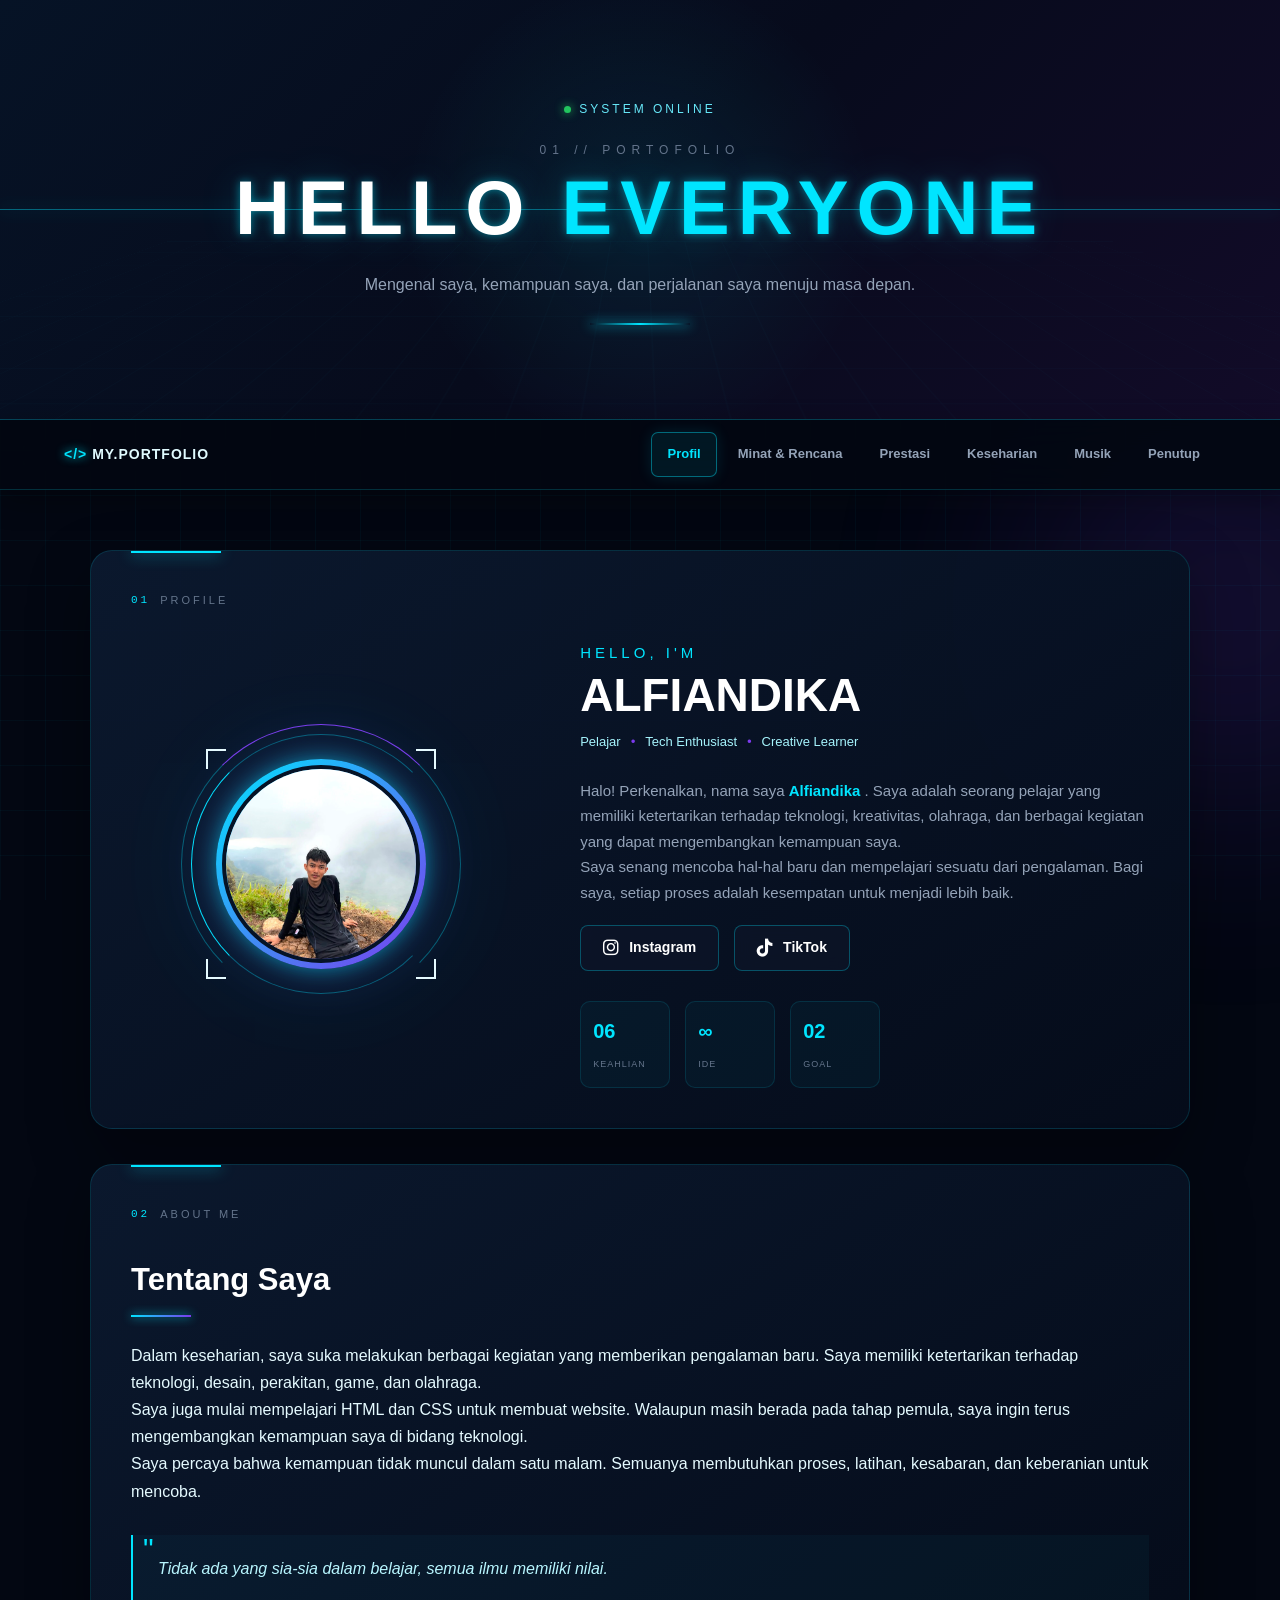
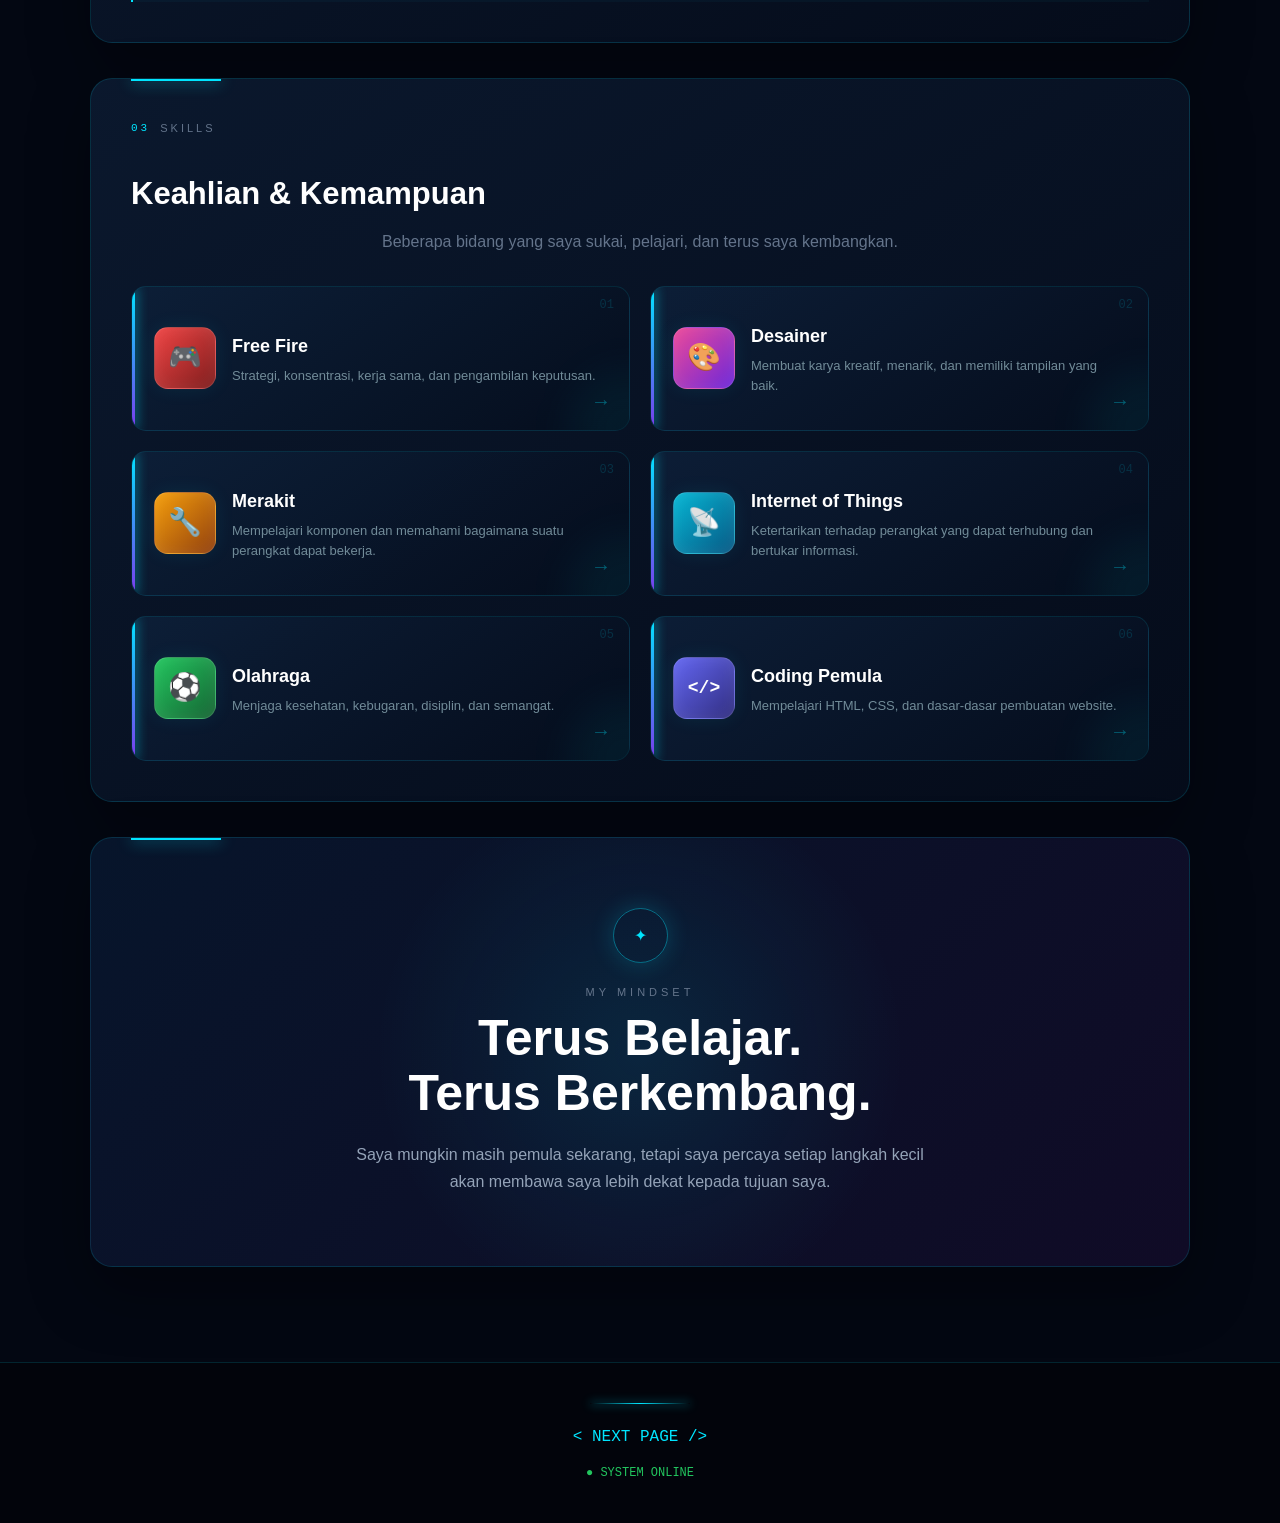
==== index.html @ 94ffa3a2 "Add files via upload" ====
<!DOCTYPE html>
<html lang="id">

<head>
    <meta charset="UTF-8">

    <meta name="viewport"
          content="width=device-width, initial-scale=1.0">

    <title>Portofolio | profil kamu </title>
<!-- Font Awesome untuk Icon Sosmed -->
<link rel="stylesheet" href="https://cdnjs.cloudflare.com/ajax/libs/font-awesome/6.5.1/css/all.min.css">
    <link rel="stylesheet" href="css//style.css">
</head>


<body>

    <!-- Efek background -->
    <div class="background-glow glow-one"></div>
    <div class="background-glow glow-two"></div>

    <!-- =====================================
         HEADER
    ====================================== -->

    <header class="hero">

        <div class="hero-grid"></div>

        <div class="hero-content">

            <div class="system-status">
                <span class="status-dot"></span>
                SYSTEM ONLINE
            </div>
        
            <p class="small-title">
                01 // PORTOFOLIO
            </p>

            <h1>
                HELLO
                <span>EVERYONE</span>
            </h1>

            <p class="hero-subtitle">
                Mengenal saya, kemampuan saya,
                dan perjalanan saya menuju masa depan.
            </p>

            <div class="hero-line"></div>

        </div>

    </header>


    <!-- =====================================
         NAVIGASI
    ====================================== -->

    <nav>

        <div class="nav-logo">
            <span>&lt;/&gt;</span>
            MY.PORTFOLIO
        </div>

        <div class="nav-menu">

            <a href="index.html" class="active">
                Profil
            </a>

            <a href="minat.html">
                Minat & Rencana
            </a>

            <a href="prestasi.html">
                Prestasi
            </a>

            <a href="keseharian.html">
                Keseharian
            </a>
            <a href="lagu.html">
    Musik
</a>

            <a href="penutup.html">
                Penutup
            </a>

        </div>

    </nav>


    <!-- =====================================
         MAIN
    ====================================== -->

    <main>


        <!-- =================================
             PROFIL UTAMA
        ================================== -->

        <section class="profile-panel reveal">

            <div class="panel-label">
                <span>01</span>
                PROFILE
            </div>


            <div class="profile-content">


                <!-- FOTO -->

                <div class="profile-visual">

                    <div class="scan-ring ring-one"></div>

                    <div class="scan-ring ring-two"></div>

                    <div class="profile-glow"></div>

                    <div class="profile-frame">

                        <img
                            src="image/profil.jpeg"
                            alt="Foto Profil Saya"
                            class="foto-profil"
                        >

                    </div>

                    <div class="profile-corner corner-one"></div>
                    <div class="profile-corner corner-two"></div>
                    <div class="profile-corner corner-three"></div>
                    <div class="profile-corner corner-four"></div>

                </div>


                <!-- INFORMASI -->

                <div class="profile-info">

                    <p class="hello">
                        HELLO, I'M
                    </p>

                    <h2>
                        ALFIANDIKA
                    </h2>

                    <div class="typing-line">
                        <span>Pelajar</span>
                        <i>•</i>
                        <span>Tech Enthusiast</span>
                        <i>•</i>
                        <span>Creative Learner</span>
                    </div>

                    <p>
                        Halo! Perkenalkan, nama saya
                        <strong> Alfiandika </strong>.
                        Saya adalah seorang pelajar yang memiliki
                        ketertarikan terhadap teknologi, kreativitas,
                        olahraga, dan berbagai kegiatan yang dapat
                        mengembangkan kemampuan saya.
                    </p>

                    <p>
                        Saya senang mencoba hal-hal baru dan
                        mempelajari sesuatu dari pengalaman.
                        Bagi saya, setiap proses adalah kesempatan
                        untuk menjadi lebih baik.
                    </p>

<!-- Link Sosial Media -->
<div class="social-links">
    <a href="https://www.instagram.com/_notdikaazz" target="_blank" rel="noopener noreferrer" class="social-btn instagram">
        <i class="fab fa-instagram"></i> Instagram
    </a>
    <a href="https://www.tiktok.com/@d1koyyyyy" target="_blank" rel="noopener noreferrer" class="social-btn tiktok">
        <i class="fab fa-tiktok"></i> TikTok
    </a>
</div>
                    <div class="profile-stats">

                        <div>
                            <strong>06</strong>
                            <span>KEAHLIAN</span>
                        </div>

                        <div>
                            <strong>∞</strong>
                            <span>IDE</span>
                        </div>

                        <div>
                            <strong>02</strong>
                            <span>GOAL</span>
                        </div>

                    </div>

                </div>

            </div>

        </section>



        <!-- =================================
             TENTANG SAYA
        ================================== -->

        <section class="content-panel reveal">

            <div class="panel-label">
                <span>02</span>
                ABOUT ME
            </div>

            <h2 class="section-title">
                Tentang Saya
            </h2>

            <div class="line-decoration"></div>

            <p>
                Dalam keseharian, saya suka melakukan berbagai
                kegiatan yang memberikan pengalaman baru.
                Saya memiliki ketertarikan terhadap teknologi,
                desain, perakitan, game, dan olahraga.
            </p>

            <p>
                Saya juga mulai mempelajari HTML dan CSS untuk
                membuat website. Walaupun masih berada pada
                tahap pemula, saya ingin terus mengembangkan
                kemampuan saya di bidang teknologi.
            </p>

            <p>
                Saya percaya bahwa kemampuan tidak muncul
                dalam satu malam. Semuanya membutuhkan proses,
                latihan, kesabaran, dan keberanian untuk mencoba.
            </p>


            <div class="quote-box">

                <div class="quote-icon">
                    "
                </div>

                <p>
                    Tidak ada yang sia-sia dalam belajar, semua ilmu memiliki nilai.
                </p>

            </div>

        </section>



        <!-- =================================
             KEAHLIAN
        ================================== -->

        <section class="content-panel reveal">

            <div class="panel-label">
                <span>03</span>
                SKILLS
            </div>

            <h2 class="section-title">
                Keahlian & Kemampuan
            </h2>

            <p class="section-description">
                Beberapa bidang yang saya sukai,
                pelajari, dan terus saya kembangkan.
            </p>


            <div class="skills-grid">


                <!-- FREE FIRE -->

                <div class="skill-card">

                    <div class="skill-number">
                        01
                    </div>

                    <div class="skill-icon freefire">
                        🎮
                    </div>

                    <div class="skill-info">

                        <h3>
                            Free Fire
                        </h3>

                        <p>
                            Strategi, konsentrasi,
                            kerja sama, dan pengambilan
                            keputusan.
                        </p>

                    </div>

                    <div class="card-arrow">
                        →
                    </div>

                </div>



                <!-- DESAIN -->

                <div class="skill-card">

                    <div class="skill-number">
                        02
                    </div>

                    <div class="skill-icon desain">
                        🎨
                    </div>

                    <div class="skill-info">

                        <h3>
                            Desainer
                        </h3>

                        <p>
                            Membuat karya kreatif,
                            menarik, dan memiliki
                            tampilan yang baik.
                        </p>

                    </div>

                    <div class="card-arrow">
                        →
                    </div>

                </div>



                <!-- MERAKIT -->

                <div class="skill-card">

                    <div class="skill-number">
                        03
                    </div>

                    <div class="skill-icon merakit">
                        🔧
                    </div>

                    <div class="skill-info">

                        <h3>
                            Merakit
                        </h3>

                        <p>
                            Mempelajari komponen dan
                            memahami bagaimana suatu
                            perangkat dapat bekerja.
                        </p>

                    </div>

                    <div class="card-arrow">
                        →
                    </div>

                </div>



                <!-- IOT -->

                <div class="skill-card">

                    <div class="skill-number">
                        04
                    </div>

                    <div class="skill-icon iot">
                        📡
                    </div>

                    <div class="skill-info">

                        <h3>
                            Internet of Things
                        </h3>

                        <p>
                            Ketertarikan terhadap perangkat
                            yang dapat terhubung dan
                            bertukar informasi.
                        </p>

                    </div>

                    <div class="card-arrow">
                        →
                    </div>

                </div>



                <!-- OLAHRAGA -->

                <div class="skill-card">

                    <div class="skill-number">
                        05
                    </div>

                    <div class="skill-icon olahraga">
                        ⚽
                    </div>

                    <div class="skill-info">

                        <h3>
                            Olahraga
                        </h3>

                        <p>
                            Menjaga kesehatan, kebugaran,
                            disiplin, dan semangat.
                        </p>

                    </div>

                    <div class="card-arrow">
                        →
                    </div>

                </div>



                <!-- CODING -->

                <div class="skill-card">

                    <div class="skill-number">
                        06
                    </div>

                    <div class="skill-icon coding">
                        &lt;/&gt;
                    </div>

                    <div class="skill-info">

                        <h3>
                            Coding Pemula
                        </h3>

                        <p>
                            Mempelajari HTML, CSS,
                            dan dasar-dasar pembuatan
                            website.
                        </p>

                    </div>

                    <div class="card-arrow">
                        →
                    </div>

                </div>


            </div>

        </section>



        <!-- =================================
             MOTIVASI
        ================================== -->

        <section class="future-panel reveal">

            <div class="future-content">

                <div class="future-icon">
                    ✦
                </div>

                <p class="future-label">
                    MY MINDSET
                </p>

                <h2>
                    Terus Belajar.
                    <br>
                    Terus Berkembang.
                </h2>

                <p>
                    Saya mungkin masih pemula sekarang,
                    tetapi saya percaya setiap langkah kecil
                    akan membawa saya lebih dekat kepada
                    tujuan saya.
                </p>

            </div>

        </section>


    </main>



    <!-- =====================================
         FOOTER
    ====================================== -->

    <footer>

        <div class="footer-line"></div>

        <p class="footer-logo">
            &lt; NEXT PAGE /&gt;
        </p>

        <p>
            
        </p>

        <p class="footer-status">
            ● SYSTEM ONLINE
        </p>

    </footer>


    <script src="script.js"></script>

</body>

</html>
---- css/style.css ----
/* =====================================================
   CYBER FUTURE PORTFOLIO
===================================================== */

* {
    margin: 0;
    padding: 0;
    box-sizing: border-box;
}


html {
    scroll-behavior: smooth;
}


body {

    font-family:
        "Segoe UI",
        Arial,
        sans-serif;

    background: #030712;

    color: #e5faff;

    line-height: 1.7;

    overflow-x: hidden;

}


/* =====================================================
   BACKGROUND GRID
===================================================== */

body::before {

    content: "";

    position: fixed;

    inset: 0;

    z-index: -5;

    background-image:

        linear-gradient(
            rgba(0, 229, 255, 0.035) 1px,
            transparent 1px
        ),

        linear-gradient(
            90deg,
            rgba(0, 229, 255, 0.035) 1px,
            transparent 1px
        );

    background-size: 45px 45px;

}


/* =====================================================
   BACKGROUND GLOW
===================================================== */

.background-glow {

    position: fixed;

    width: 400px;

    height: 400px;

    border-radius: 50%;

    filter: blur(120px);

    pointer-events: none;

    z-index: -4;

    opacity: 0.16;

}


.glow-one {

    background: #00e5ff;

    top: -150px;

    left: -150px;

}


.glow-two {

    background: #7c3aed;

    right: -150px;

    bottom: 10%;

}


/* =====================================================
   HEADER
===================================================== */

.hero {

    min-height: 420px;

    position: relative;

    display: flex;

    align-items: center;

    justify-content: center;

    text-align: center;

    overflow: hidden;

    background:

        radial-gradient(
            circle at center,
            rgba(0, 229, 255, 0.09),
            transparent 35%
        ),

        linear-gradient(
            135deg,
            #061326,
            #070b1c,
            #120b28
        );

    border-bottom:
        1px solid
        rgba(0, 229, 255, 0.25);

}


/* garis scan */

.hero::after {

    content: "";

    position: absolute;

    width: 100%;

    height: 1px;

    background: #00e5ff;

    box-shadow:
        0 0 15px #00e5ff;

    opacity: 0.4;

    animation: scan 5s linear infinite;

}


@keyframes scan {

    0% {
        top: 20%;
    }

    50% {
        top: 80%;
    }

    100% {
        top: 20%;
    }

}


.hero-grid {

    position: absolute;

    inset: 0;

    background-image:

        linear-gradient(
            rgba(0, 229, 255, 0.04) 1px,
            transparent 1px
        ),

        linear-gradient(
            90deg,
            rgba(0, 229, 255, 0.04) 1px,
            transparent 1px
        );

    background-size: 50px 50px;

    transform:
        perspective(500px)
        rotateX(55deg)
        scale(1.5);

    transform-origin: center bottom;

    opacity: 0.35;

}


.hero-content {

    position: relative;

    z-index: 2;

}


.system-status {

    display: inline-flex;

    align-items: center;

    gap: 8px;

    color: #67e8f9;

    font-size: 12px;

    letter-spacing: 3px;

    margin-bottom: 20px;

}


.status-dot {

    width: 7px;

    height: 7px;

    background: #22c55e;

    border-radius: 50%;

    box-shadow:
        0 0 10px #22c55e;

    animation: pulse 1.5s infinite;

}


@keyframes pulse {

    0%,
    100% {
        opacity: 1;
        transform: scale(1);
    }

    50% {
        opacity: 0.5;
        transform: scale(1.5);
    }

}


.small-title {

    color: #64748b;

    font-size: 12px;

    letter-spacing: 6px;

    margin-bottom: 10px;

}


.hero h1 {

    font-size: clamp(40px, 8vw, 76px);

    line-height: 1;

    letter-spacing: 8px;

    color: white;

    text-shadow:

        0 0 10px rgba(0, 229, 255, 0.5),

        0 0 40px rgba(0, 229, 255, 0.2);

}


.hero h1 span {

    color: #00e5ff;

}


.hero-subtitle {

    max-width: 600px;

    margin: 25px auto;

    color: #94a3b8;

    font-size: 16px;

}


.hero-line {

    width: 100px;

    height: 2px;

    margin: auto;

    background:
        linear-gradient(
            90deg,
            transparent,
            #00e5ff,
            transparent
        );

    box-shadow:
        0 0 12px #00e5ff;

}


/* =====================================================
   NAVIGATION
===================================================== */

nav {

    position: sticky;

    top: 0;

    z-index: 1000;

    min-height: 70px;

    display: flex;

    justify-content: space-between;

    align-items: center;

    gap: 20px;

    padding: 12px 5%;

    background:
        rgba(3, 7, 18, 0.88);

    backdrop-filter: blur(18px);

    border-bottom:
        1px solid
        rgba(0, 229, 255, 0.18);

    box-shadow:
        0 10px 30px rgba(0, 0, 0, 0.3);

}


.nav-logo {

    color: #e0faff;

    font-size: 14px;

    font-weight: bold;

    letter-spacing: 1px;

    white-space: nowrap;

}


.nav-logo span {

    color: #00e5ff;

    text-shadow:
        0 0 10px #00e5ff;

}


.nav-menu {

    display: flex;

    align-items: center;

    justify-content: center;

    flex-wrap: wrap;

    gap: 5px;

}


.nav-menu a {

    position: relative;

    padding: 10px 15px;

    color: #94a3b8;

    text-decoration: none;

    font-size: 13px;

    font-weight: 600;

    border: 1px solid transparent;

    border-radius: 7px;

    transition: 0.3s;

}


.nav-menu a:hover {

    color: #00e5ff;

    background:
        rgba(0, 229, 255, 0.06);

    border-color:
        rgba(0, 229, 255, 0.25);

    box-shadow:
        0 0 15px
        rgba(0, 229, 255, 0.08);

}


.nav-menu a.active {

    color: #00e5ff;

    background:
        rgba(0, 229, 255, 0.08);

    border-color:
        rgba(0, 229, 255, 0.4);

    box-shadow:
        0 0 15px
        rgba(0, 229, 255, 0.12);

}


/* =====================================================
   MAIN
===================================================== */

main {

    width: min(1100px, 92%);

    margin: auto;

    padding: 60px 0;

}


/* =====================================================
   PANELS
===================================================== */

.profile-panel,
.content-panel,
.future-panel {

    position: relative;

    background:

        linear-gradient(
            145deg,
            rgba(11, 25, 47, 0.96),
            rgba(5, 12, 27, 0.96)
        );

    border:
        1px solid
        rgba(0, 229, 255, 0.14);

    border-radius: 22px;

    padding: 40px;

    margin-bottom: 35px;

    overflow: hidden;

    box-shadow:
        0 25px 60px rgba(0, 0, 0, 0.35);

}


/* garis atas */

.profile-panel::before,
.content-panel::before,
.future-panel::before {

    content: "";

    position: absolute;

    top: 0;

    left: 40px;

    width: 90px;

    height: 2px;

    background: #00e5ff;

    box-shadow:
        0 0 15px #00e5ff;

}


/* =====================================================
   PANEL LABEL
===================================================== */

.panel-label {

    display: flex;

    align-items: center;

    gap: 10px;

    color: #64748b;

    font-size: 11px;

    letter-spacing: 3px;

    margin-bottom: 30px;

}


.panel-label span {

    color: #00e5ff;

    font-family: monospace;

}


/* =====================================================
   PROFILE
===================================================== */

.profile-content {

    display: grid;

    grid-template-columns:
        0.8fr 1.2fr;

    align-items: center;

    gap: 70px;

}


/* =====================================================
   PROFILE VISUAL
===================================================== */

.profile-visual {

    position: relative;

    width: 280px;

    height: 280px;

    margin: auto;

    transition:
        transform 0.2s ease-out;

}


/* foto */

.profile-frame {

    position: absolute;

    inset: 35px;

    z-index: 5;

    padding: 6px;

    border-radius: 50%;

    background:
        linear-gradient(
            135deg,
            #00e5ff,
            #7c3aed
        );

    box-shadow:

        0 0 20px
        rgba(0, 229, 255, 0.5),

        0 0 60px
        rgba(124, 58, 237, 0.2);

}


.foto-profil {

    width: 100%;

    height: 100%;

    display: block;

    object-fit: cover;

    border-radius: 50%;

    border:
        4px solid
        #061326;

}


/* glow belakang */

.profile-glow {

    position: absolute;

    inset: 30px;

    border-radius: 50%;

    background:
        #00e5ff;

    filter: blur(50px);

    opacity: 0.12;

}


/* ring */

.scan-ring {

    position: absolute;

    border-radius: 50%;

    border: 1px solid
        rgba(0, 229, 255, 0.35);

}


.ring-one {

    inset: 10px;

    border-left-color:
        #00e5ff;

    border-right-color:
        transparent;

    animation:
        rotate 8s linear infinite;

}


.ring-two {

    inset: 0;

    border-top-color:
        #7c3aed;

    border-bottom-color:
        transparent;

    animation:
        rotate-reverse 12s linear infinite;

}


@keyframes rotate {

    from {
        transform: rotate(0deg);
    }

    to {
        transform: rotate(360deg);
    }

}


@keyframes rotate-reverse {

    from {
        transform: rotate(360deg);
    }

    to {
        transform: rotate(0deg);
    }

}


/* =====================================================
   CORNER
===================================================== */

.profile-corner {

    position: absolute;

    width: 20px;

    height: 20px;

    border-color: #00e5ff;

    z-index: 10;

}


.corner-one {

    top: 25px;
    left: 25px;

    border-top: 2px solid;
    border-left: 2px solid;

}


.corner-two {

    top: 25px;
    right: 25px;

    border-top: 2px solid;
    border-right: 2px solid;

}


.corner-three {

    bottom: 25px;
    left: 25px;

    border-bottom: 2px solid;
    border-left: 2px solid;

}


.corner-four {

    bottom: 25px;
    right: 25px;

    border-bottom: 2px solid;
    border-right: 2px solid;

}


/* =====================================================
   PROFILE INFO
===================================================== */

.hello {

    color: #00e5ff !important;

    font-size: 12px;

    letter-spacing: 4px;

    margin-bottom: 5px !important;

}


.profile-info h2 {

    font-size: 46px;

    color: white;

    line-height: 1.1;

    margin-bottom: 10px;

}


.typing-line {

    display: flex;

    gap: 10px;

    flex-wrap: wrap;

    color: #a5f3fc;

    font-size: 13px;

    margin-bottom: 25px;

}


.typing-line i {

    color: #7c3aed;

}


.profile-info > p {

    color: #94a3b8;

    font-size: 15px;

}


.profile-info strong {

    color: #00e5ff;

}


/* =====================================================
   PROFILE STATS
===================================================== */

.profile-stats {

    display: flex;

    gap: 15px;

    margin-top: 30px;

}


.profile-stats div {

    min-width: 90px;

    padding: 12px;

    background:
        rgba(0, 229, 255, 0.04);

    border:
        1px solid
        rgba(0, 229, 255, 0.12);

    border-radius: 10px;

}


.profile-stats strong {

    display: block;

    color: #00e5ff;

    font-size: 20px;

}


.profile-stats span {

    color: #64748b;

    font-size: 9px;

    letter-spacing: 1px;

}


/* =====================================================
   SECTION TITLE
===================================================== */

.section-title {

    color: white;

    font-size: 31px;

    margin-bottom: 8px;

}


.line-decoration {

    width: 60px;

    height: 2px;

    background:
        linear-gradient(
            90deg,
            #00e5ff,
            #7c3aed
        );

    box-shadow:
        0 0 10px #00e5ff;

    margin-bottom: 25px;

}


.section-description {

    text-align: center;

    color: #64748b !important;

    margin-bottom: 30px;

}


/* =====================================================
   QUOTE
===================================================== */

.quote-box {

    position: relative;

    margin-top: 30px;

    padding: 20px 25px;

    border-left:
        2px solid #00e5ff;

    background:
        rgba(0, 229, 255, 0.035);

}


.quote-icon {

    position: absolute;

    top: -12px;

    left: 10px;

    color: #00e5ff;

    font-size: 30px;

}


.quote-box p {

    color: #b8f6ff;

    font-style: italic;

    margin: 0;

}


/* =====================================================
   SKILLS GRID
===================================================== */

.skills-grid {

    display: grid;

    grid-template-columns:
        repeat(2, 1fr);

    gap: 20px;

}


/* =====================================================
   SKILL CARD
===================================================== */

.skill-card {

    position: relative;

    display: flex;

    align-items: center;

    gap: 16px;

    min-height: 145px;

    padding: 22px;

    background:
        linear-gradient(
            145deg,
            rgba(13, 31, 56, 0.95),
            rgba(5, 13, 28, 0.95)
        );

    border:
        1px solid
        rgba(0, 229, 255, 0.12);

    border-radius: 15px;

    overflow: hidden;

    transition:
        transform 0.15s ease,
        border 0.3s ease,
        box-shadow 0.3s ease;

    transform-style: preserve-3d;

}


.skill-card::before {

    content: "";

    position: absolute;

    top: 0;
    left: 0;

    width: 3px;

    height: 100%;

    background:
        linear-gradient(
            #00e5ff,
            #7c3aed
        );

    box-shadow:
        0 0 12px #00e5ff;

}


.skill-card::after {

    content: "";

    position: absolute;

    width: 120px;

    height: 120px;

    right: -60px;

    bottom: -60px;

    border-radius: 50%;

    background:
        rgba(0, 229, 255, 0.06);

    filter: blur(20px);

}


.skill-card:hover {

    border-color:
        rgba(0, 229, 255, 0.5);

    box-shadow:
        0 15px 40px
        rgba(0, 229, 255, 0.1);

}


/* =====================================================
   SKILL NUMBER
===================================================== */

.skill-number {

    position: absolute;

    top: 8px;

    right: 15px;

    color:
        rgba(0, 229, 255, 0.15);

    font-family: monospace;

    font-size: 12px;

}


/* =====================================================
   SKILL ICON
===================================================== */

.skill-icon {

    position: relative;

    width: 62px;

    height: 62px;

    min-width: 62px;

    display: flex;

    align-items: center;

    justify-content: center;

    border-radius: 14px;

    font-size: 27px;

    color: white;

    border:
        1px solid
        rgba(255,255,255,0.15);

    box-shadow:
        inset 0 0 15px
        rgba(255,255,255,0.08),

        0 0 20px
        rgba(0,229,255,0.08);

    transform: translateZ(25px);

}


.freefire {

    background:
        linear-gradient(
            135deg,
            #ef4444,
            #7f1d1d
        );

}


.desain {

    background:
        linear-gradient(
            135deg,
            #ec4899,
            #6d28d9
        );

}


.merakit {

    background:
        linear-gradient(
            135deg,
            #f59e0b,
            #92400e
        );

}


.iot {

    background:
        linear-gradient(
            135deg,
            #06b6d4,
            #075985
        );

}


.olahraga {

    background:
        linear-gradient(
            135deg,
            #22c55e,
            #166534
        );

}


.coding {

    background:
        linear-gradient(
            135deg,
            #6366f1,
            #312e81
        );

    font-family: monospace;

    font-size: 18px;

    font-weight: bold;

}


/* =====================================================
   SKILL INFO
===================================================== */

.skill-info {

    position: relative;

    z-index: 2;

}


.skill-info h3 {

    color: white;

    font-size: 18px;

    margin-bottom: 5px;

}


.skill-info p {

    color: #718b98;

    font-size: 13px;

    line-height: 1.5;

    margin: 0;

}


/* =====================================================
   ARROW
===================================================== */

.card-arrow {

    position: absolute;

    right: 18px;

    bottom: 12px;

    color:
        rgba(0, 229, 255, 0.35);

    font-size: 20px;

    transition: 0.3s;

}


.skill-card:hover .card-arrow {

    color: #00e5ff;

    transform:
        translateX(5px);

}


/* =====================================================
   FUTURE PANEL
===================================================== */

.future-panel {

    text-align: center;

    padding: 70px 30px;

    background:

        radial-gradient(
            circle at center,
            rgba(0,229,255,0.1),
            transparent 45%
        ),

        linear-gradient(
            135deg,
            #07152b,
            #100b26
        );

}


.future-icon {

    display: flex;

    align-items: center;

    justify-content: center;

    width: 55px;

    height: 55px;

    margin: auto;

    border-radius: 50%;

    color: #00e5ff;

    border:
        1px solid
        rgba(0,229,255,0.4);

    box-shadow:
        0 0 25px
        rgba(0,229,255,0.2);

}


.future-label {

    color: #64748b !important;

    font-size: 11px;

    letter-spacing: 4px;

    margin: 20px 0 10px !important;

}


.future-content h2 {

    color: white;

    font-size: clamp(30px, 5vw, 50px);

    line-height: 1.1;

    margin-bottom: 20px;

}


.future-content > p:last-child {

    max-width: 600px;

    margin: auto;

    color: #94a3b8;

}


/* =====================================================
   FOOTER
===================================================== */

footer {

    position: relative;

    text-align: center;

    padding: 40px 20px;

    background: #02040b;

    border-top:
        1px solid
        rgba(0,229,255,0.15);

}


.footer-line {

    width: 100px;

    height: 1px;

    margin: 0 auto 20px;

    background:
        linear-gradient(
            90deg,
            transparent,
            #00e5ff,
            transparent
        );

    box-shadow:
        0 0 10px #00e5ff;

}


.footer-logo {

    color: #00e5ff;

    font-family: monospace;

    font-size: 16px;

    margin-bottom: 5px;

}


footer p {

    color: #475569;

    font-size: 12px;

}


.footer-status {

    margin-top: 12px;

    color: #22c55e !important;

    font-family: monospace;

}


/* =====================================================
   REVEAL ANIMATION
===================================================== */

.reveal {

    opacity: 0;

    transform:
        translateY(40px);

    transition:
        opacity 0.8s ease,
        transform 0.8s ease;

}


.reveal.show {

    opacity: 1;

    transform:
        translateY(0);

}


/* =====================================================
   MOBILE
===================================================== */

@media (max-width: 850px) {

    nav {

        justify-content: center;

        flex-direction: column;

    }


    .nav-menu {

        width: 100%;

    }


    .nav-menu a {

        flex: 1;

        text-align: center;

    }


    .profile-content {

        grid-template-columns: 1fr;

        gap: 35px;

    }


    .skills-grid {

        grid-template-columns: 1fr;

    }

}


@media (max-width: 600px) {

    .hero {

        min-height: 350px;

    }


    .hero h1 {

        font-size: 39px;

        letter-spacing: 4px;

    }


    .hero-subtitle {

        font-size: 14px;

    }


    main {

        width: 94%;

        padding: 35px 0;

    }


    .profile-panel,
    .content-panel,
    .future-panel {

        padding: 25px 18px;

        border-radius: 16px;

    }


    .profile-visual {

        width: 230px;

        height: 230px;

    }


    .profile-info {

        text-align: center;

    }


    .profile-info h2 {

        font-size: 35px;

    }


    .typing-line {

        justify-content: center;

    }


    .profile-stats {

        justify-content: center;

        flex-wrap: wrap;

    }


    .skill-card {

        min-height: 130px;

        padding: 20px 16px;

    }


    .skill-icon {

        width: 55px;

        height: 55px;

        min-width: 55px;

        font-size: 23px;

    }


    .skill-info h3 {

        font-size: 16px;

    }


    .skill-info p {

        font-size: 12px;

    }


    .nav-menu {

        display: grid;

        grid-template-columns:
            repeat(2, 1fr);

        width: 100%;

    }


    .nav-menu a {

        width: 100%;

    }

}
/* =====================================================
   ADDITIONAL PAGES
   MINAT / PRESTASI / KESEHARIAN / PENUTUP
===================================================== */


/* =====================================================
   PAGE HERO
===================================================== */

.page-hero {

    position: relative;

    min-height: 330px;

    display: flex;

    align-items: center;

    justify-content: center;

    text-align: center;

    overflow: hidden;

    background:

        radial-gradient(
            circle at center,
            rgba(0,229,255,0.08),
            transparent 40%
        ),

        linear-gradient(
            135deg,
            #061326,
            #070b1c,
            #120b28
        );

    border-bottom:
        1px solid
        rgba(0,229,255,0.2);

}


.page-hero-content {

    position: relative;

    z-index: 5;

    padding: 40px 20px;

}


.page-hero h1 {

    color: white;

    font-size:
        clamp(38px, 7vw, 65px);

    line-height: 1;

    letter-spacing: 5px;

}


.page-hero h1 span {

    color: #00e5ff;

    text-shadow:
        0 0 20px
        rgba(0,229,255,0.4);

}


.page-hero-content > p:last-child {

    max-width: 650px;

    margin:
        20px auto 0;

    color: #94a3b8;

}


/* =====================================================
   INTEREST
===================================================== */

.interest-grid {

    display: grid;

    grid-template-columns:
        repeat(2, 1fr);

    gap: 20px;

}


.interest-card {

    position: relative;

    padding: 30px;

    background:
        linear-gradient(
            145deg,
            rgba(12,31,55,0.9),
            rgba(5,13,28,0.95)
        );

    border:
        1px solid
        rgba(0,229,255,0.12);

    border-radius: 16px;

    overflow: hidden;

    transition:
        0.35s;

}


.interest-card:hover {

    transform:
        translateY(-8px);

    border-color:
        rgba(0,229,255,0.45);

    box-shadow:
        0 15px 40px
        rgba(0,229,255,0.1);

}


.interest-number {

    position: absolute;

    right: 20px;

    top: 15px;

    font-family: monospace;

    color:
        rgba(0,229,255,0.2);

}


.interest-icon {

    width: 60px;

    height: 60px;

    display: flex;

    align-items: center;

    justify-content: center;

    margin-bottom: 20px;

    border-radius: 14px;

    background:
        linear-gradient(
            135deg,
            rgba(0,229,255,0.15),
            rgba(124,58,237,0.15)
        );

    border:
        1px solid
        rgba(0,229,255,0.25);

    font-size: 27px;

    box-shadow:
        0 0 20px
        rgba(0,229,255,0.08);

}


.interest-card h3 {

    color: white;

    font-size: 20px;

    margin-bottom: 8px;

}


.interest-card p {

    color: #718b98;

    font-size: 14px;

}


/* =====================================================
   TIMELINE
===================================================== */

.timeline {

    position: relative;

    max-width: 800px;

    margin: 40px auto 0;

}


.timeline::before {

    content: "";

    position: absolute;

    left: 28px;

    top: 10px;

    bottom: 10px;

    width: 1px;

    background:
        linear-gradient(
            #00e5ff,
            #7c3aed,
            transparent
        );

    box-shadow:
        0 0 10px
        rgba(0,229,255,0.5);

}


.timeline-item {

    position: relative;

    display: flex;

    gap: 30px;

    margin-bottom: 35px;

}


.timeline-point {

    position: relative;

    z-index: 2;

    width: 57px;

    height: 57px;

    min-width: 57px;

    display: flex;

    align-items: center;

    justify-content: center;

    border-radius: 50%;

    background: #07152d;

    border:
        1px solid
        #00e5ff;

    color: #00e5ff;

    font-family: monospace;

    box-shadow:
        0 0 20px
        rgba(0,229,255,0.2);

}


.timeline-content {

    flex: 1;

    padding: 22px;

    background:
        rgba(0,229,255,0.025);

    border:
        1px solid
        rgba(0,229,255,0.12);

    border-radius: 12px;

}


.timeline-content span {

    color: #00e5ff;

    font-size: 10px;

    letter-spacing: 2px;

}


.timeline-content h3 {

    color: white;

    margin:
        5px 0;

}


.timeline-content p {

    color: #718b98;

    font-size: 14px;

}


/* =====================================================
   MISSION
===================================================== */

.mission-panel {

    position: relative;

    padding: 65px 30px;

    margin-bottom: 35px;

    text-align: center;

    border-radius: 22px;

    border:
        1px solid
        rgba(0,229,255,0.25);

    background:

        radial-gradient(
            circle,
            rgba(0,229,255,0.1),
            transparent 55%
        ),

        #071225;

    overflow: hidden;

}


.mission-icon {

    font-size: 45px;

    margin-bottom: 15px;

    filter:
        drop-shadow(
            0 0 15px
            #00e5ff
        );

}


.mission-panel > p {

    color: #00e5ff;

    font-size: 11px;

    letter-spacing: 4px;

}


.mission-panel h2 {

    color: white;

    font-size:
        clamp(25px, 5vw, 45px);

    line-height: 1.2;

    margin-top: 12px;

}


/* =====================================================
   CERTIFICATE
===================================================== */

.certificate-grid {

    display: grid;

    grid-template-columns:
        repeat(2, 1fr);

    gap: 25px;

}


.certificate-card {

    position: relative;

    overflow: hidden;

    border-radius: 16px;

    background:
        #071225;

    border:
        1px solid
        rgba(0,229,255,0.13);

    transition:
        0.35s;

}


.certificate-card:hover {

    transform:
        translateY(-8px);

    border-color:
        rgba(0,229,255,0.45);

    box-shadow:
        0 20px 50px
        rgba(0,229,255,0.12);

}


.certificate-image {

    position: relative;

    height: 260px;

    overflow: hidden;

    background: #020617;

}


.certificate-image img {

    width: 100%;

    height: 100%;

    object-fit: cover;

    transition:
        transform 0.5s ease;

}


.certificate-card:hover
.certificate-image img {

    transform:
        scale(1.06);

}


.image-overlay {

    position: absolute;

    inset: 0;

    display: flex;

    align-items: center;

    justify-content: center;

    color: #00e5ff;

    background:
        rgba(0,10,25,0.55);

    opacity: 0;

    transition:
        0.3s;

    font-family: monospace;

    letter-spacing: 3px;

}


.certificate-card:hover
.image-overlay {

    opacity: 1;

}


.certificate-info {

    padding: 20px;

}


.certificate-info > span {

    color: #00e5ff;

    font-size: 10px;

    letter-spacing: 2px;

}


.certificate-info h3 {

    color: white;

    margin: 5px 0;

}


.certificate-info p {

    color: #718b98;

    font-size: 13px;

}


/* =====================================================
   ACHIEVEMENT QUOTE
===================================================== */

.achievement-quote {

    display: flex;

    align-items: center;

    justify-content: space-between;

    gap: 30px;

    padding: 35px;

    margin-bottom: 35px;

    background:
        linear-gradient(
            135deg,
            rgba(0,229,255,0.06),
            rgba(124,58,237,0.08)
        );

    border:
        1px solid
        rgba(0,229,255,0.15);

    border-radius: 18px;

}


.achievement-quote span {

    color: #00e5ff;

    font-size: 10px;

    letter-spacing: 3px;

}


.achievement-quote h2 {

    color: white;

    margin-top: 7px;

}


.achievement-symbol {

    font-size: 50px;

    color: #00e5ff;

    text-shadow:
        0 0 20px
        rgba(0,229,255,0.5);

}


/* =====================================================
   PHOTO GALLERY
===================================================== */

.photo-gallery {

    display: grid;

    grid-template-columns:
        repeat(2, 1fr);

    grid-auto-rows: 280px;

    gap: 18px;

}


.daily-photo {

    position: relative;

    overflow: hidden;

    border-radius: 16px;

    border:
        1px solid
        rgba(0,229,255,0.15);

    background: #020617;

}


.daily-photo img {

    width: 100%;

    height: 100%;

    object-fit: cover;

    transition:
        transform 0.6s ease;

}


.daily-photo:hover img {

    transform:
        scale(1.08);

}


.photo-large {

    grid-row:
        span 2;

}


.photo-wide {

    grid-column:
        span 2;

}


.photo-caption {

    position: absolute;

    left: 0;

    right: 0;

    bottom: 0;

    padding: 25px 20px 18px;

    background:
        linear-gradient(
            transparent,
            rgba(0,0,0,0.9)
        );

    transform:
        translateY(15px);

    transition:
        0.3s;

}


.daily-photo:hover
.photo-caption {

    transform:
        translateY(0);

}


.photo-caption span {

    color: #00e5ff;

    font-family: monospace;

    font-size: 10px;

    letter-spacing: 2px;

}


.photo-caption h3 {

    color: white;

    margin-top: 4px;

}


/* =====================================================
   MEMORY
===================================================== */

.memory-panel {

    text-align: center;

    padding: 55px 25px;

    margin-bottom: 35px;

    border-radius: 20px;

    border:
        1px solid
        rgba(0,229,255,0.15);

    background:
        rgba(0,229,255,0.035);

}


.memory-icon {

    color: #00e5ff;

    font-size: 35px;

    margin-bottom: 10px;

}


.memory-panel h2 {

    color: white;

    font-size: 30px;

}


.memory-panel p {

    color: #718b98;

    margin-top: 8px;

}


/* =====================================================
   FINAL PAGE
===================================================== */

.final-panel {

    padding: 80px 30px;

    text-align: center;

    border:
        1px solid
        rgba(0,229,255,0.2);

    background:

        radial-gradient(
            circle at center,
            rgba(0,229,255,0.08),
            transparent 50%
        ),

        #071225;

    border-radius: 25px;

}


.final-circle {

    width: 100px;

    height: 100px;

    margin:
        0 auto 25px;

    display: flex;

    align-items: center;

    justify-content: center;

    border-radius: 50%;

    border:
        2px solid
        #00e5ff;

    color: #00e5ff;

    font-size: 45px;

    box-shadow:

        0 0 20px
        rgba(0,229,255,0.4),

        inset 0 0 20px
        rgba(0,229,255,0.08);

    animation:
        finalPulse 2s infinite;

}


@keyframes finalPulse {

    0%,
    100% {

        box-shadow:
            0 0 20px
            rgba(0,229,255,0.4);

    }

    50% {

        box-shadow:
            0 0 45px
            rgba(0,229,255,0.65);

    }

}


.system-complete {

    color: #22c55e;

    font-family: monospace;

    font-size: 11px;

    letter-spacing: 4px;

}


.final-system h2 {

    color: white;

    font-size:
        clamp(40px, 7vw, 70px);

    margin: 8px 0 20px;

}


.final-text {

    max-width: 650px;

    margin: auto;

    color: #94a3b8;

}


.final-divider {

    width: 100px;

    height: 1px;

    margin: 35px auto;

    background:
        linear-gradient(
            90deg,
            transparent,
            #00e5ff,
            transparent
        );

}


.motivation > span {

    color: #00e5ff;

    font-size: 10px;

    letter-spacing: 3px;

}


.motivation blockquote {

    max-width: 650px;

    margin: 15px auto 30px;

    color: #d9faff;

    font-size: 20px;

    font-style: italic;

}


.back-button {

    display: inline-block;

    padding: 13px 22px;

    color: #00e5ff;

    text-decoration: none;

    font-family: monospace;

    font-size: 12px;

    border:
        1px solid
        rgba(0,229,255,0.4);

    border-radius: 8px;

    background:
        rgba(0,229,255,0.05);

    transition:
        0.3s;

}


.back-button:hover {

    color: #020617;

    background: #00e5ff;

    box-shadow:
        0 0 25px
        rgba(0,229,255,0.35);

}


/* =====================================================
   FINAL STATUS
===================================================== */

.final-status {

    display: grid;

    grid-template-columns:
        repeat(3, 1fr);

    gap: 15px;

    margin-bottom: 35px;

}


.final-status div {

    padding: 20px;

    text-align: center;

    background:
        rgba(0,229,255,0.035);

    border:
        1px solid
        rgba(0,229,255,0.12);

    border-radius: 12px;

}


.final-status span {

    display: block;

    color: #64748b;

    font-size: 9px;

    letter-spacing: 2px;

}


.final-status strong {

    display: block;

    margin-top: 5px;

    color: #00e5ff;

    font-family: monospace;

}


/* =====================================================
   RESPONSIVE
===================================================== */

@media (max-width: 750px) {

    .interest-grid,
    .certificate-grid {

        grid-template-columns: 1fr;

    }


    .photo-gallery {

        grid-template-columns: 1fr;

        grid-auto-rows: 260px;

    }


    .photo-large {

        grid-row: span 1;

    }


    .photo-wide {

        grid-column: span 1;

    }


    .achievement-quote {

        flex-direction: column;

        text-align: center;

    }


    .final-status {

        grid-template-columns: 1fr;

    }

}


@media (max-width: 600px) {

    .page-hero {

        min-height: 300px;

    }


    .page-hero h1 {

        font-size: 38px;

        letter-spacing: 3px;

    }


    .timeline-item {

        gap: 15px;

    }


    .timeline-point {

        width: 45px;

        height: 45px;

        min-width: 45px;

        font-size: 11px;

    }


    .timeline::before {

        left: 22px;

    }


    .certificate-image {

        height: 220px;

    }


    .final-panel {

        padding:
            55px 20px;

    }


    .motivation blockquote {

        font-size: 17px;

    }

}
/* =====================================================
   SOSIAL MEDIA BUTTONS (INSTAGRAM & TIKTOK)
===================================================== */
.social-links {
    display: flex;
    gap: 15px;
    margin: 20px 0;
    flex-wrap: wrap;
}

.social-btn {
    display: inline-flex;
    align-items: center;
    gap: 10px;
    padding: 10px 22px;
    border-radius: 8px;
    font-size: 14px;
    font-weight: 600;
    text-decoration: none;
    color: #ffffff;
    background: rgba(15, 23, 42, 0.6);
    border: 1px solid rgba(0, 229, 255, 0.3);
    backdrop-filter: blur(8px);
    transition: all 0.3s cubic-bezier(0.4, 0, 0.2, 1);
    cursor: pointer;
}

.social-btn i {
    font-size: 18px;
}

.social-btn:hover {
    transform: translateY(-3px);
    box-shadow: 0 0 15px rgba(0, 229, 255, 0.4);
    border-color: #00e5ff;
    color: #00e5ff;
}

.social-btn.instagram:hover {
    border-color: #e1306c;
    color: #e1306c;
    box-shadow: 0 0 15px rgba(225, 48, 108, 0.4);
}

.social-btn.tiktok:hover {
    border-color: #ff0050;
    color: #ff0050;
    box-shadow: 0 0 15px rgba(255, 0, 80, 0.4);
}


/* =====================================================
   MUSIC PLAYER PANEL & CARDS (LAGU.HTML)
===================================================== */
.music-grid {
    display: grid;
    grid-template-columns: repeat(auto-fit, minmax(300px, 1fr));
    gap: 20px;
    margin-top: 30px;
}

.music-card {
    background: rgba(15, 23, 42, 0.6);
    border: 1px solid rgba(0, 229, 255, 0.2);
    border-radius: 12px;
    padding: 20px;
    display: flex;
    flex-direction: column;
    gap: 15px;
    backdrop-filter: blur(10px);
    transition: all 0.3s ease;
    position: relative;
    overflow: hidden;
}

.music-card:hover {
    border-color: #00e5ff;
    box-shadow: 0 0 20px rgba(0, 229, 255, 0.25);
    transform: translateY(-3px);
}

.music-info {
    display: flex;
    align-items: center;
    gap: 15px;
}

.music-icon {
    font-size: 26px;
    width: 50px;
    height: 50px;
    min-width: 50px;
    background: rgba(0, 229, 255, 0.1);
    border-radius: 10px;
    display: flex;
    align-items: center;
    justify-content: center;
    border: 1px solid rgba(0, 229, 255, 0.3);
    color: #00e5ff;
}

.music-info h3 {
    color: #ffffff;
    font-size: 16px;
    font-weight: 600;
    margin: 0 0 4px 0;
}

.music-info p {
    color: #7dd3fc;
    font-size: 13px;
    margin: 0;
}

/* Custom Style Pemutar Audio Native */
.audio-player {
    width: 100%;
    height: 40px;
    border-radius: 8px;
    outline: none;
    filter: invert(0.9) hue-rotate(180deg); /* Menyesuaikan tema gelap */
}

/* Embed Spotify Responsif */
.music-card iframe {
    border-radius: 12px;
    width: 100%;
}
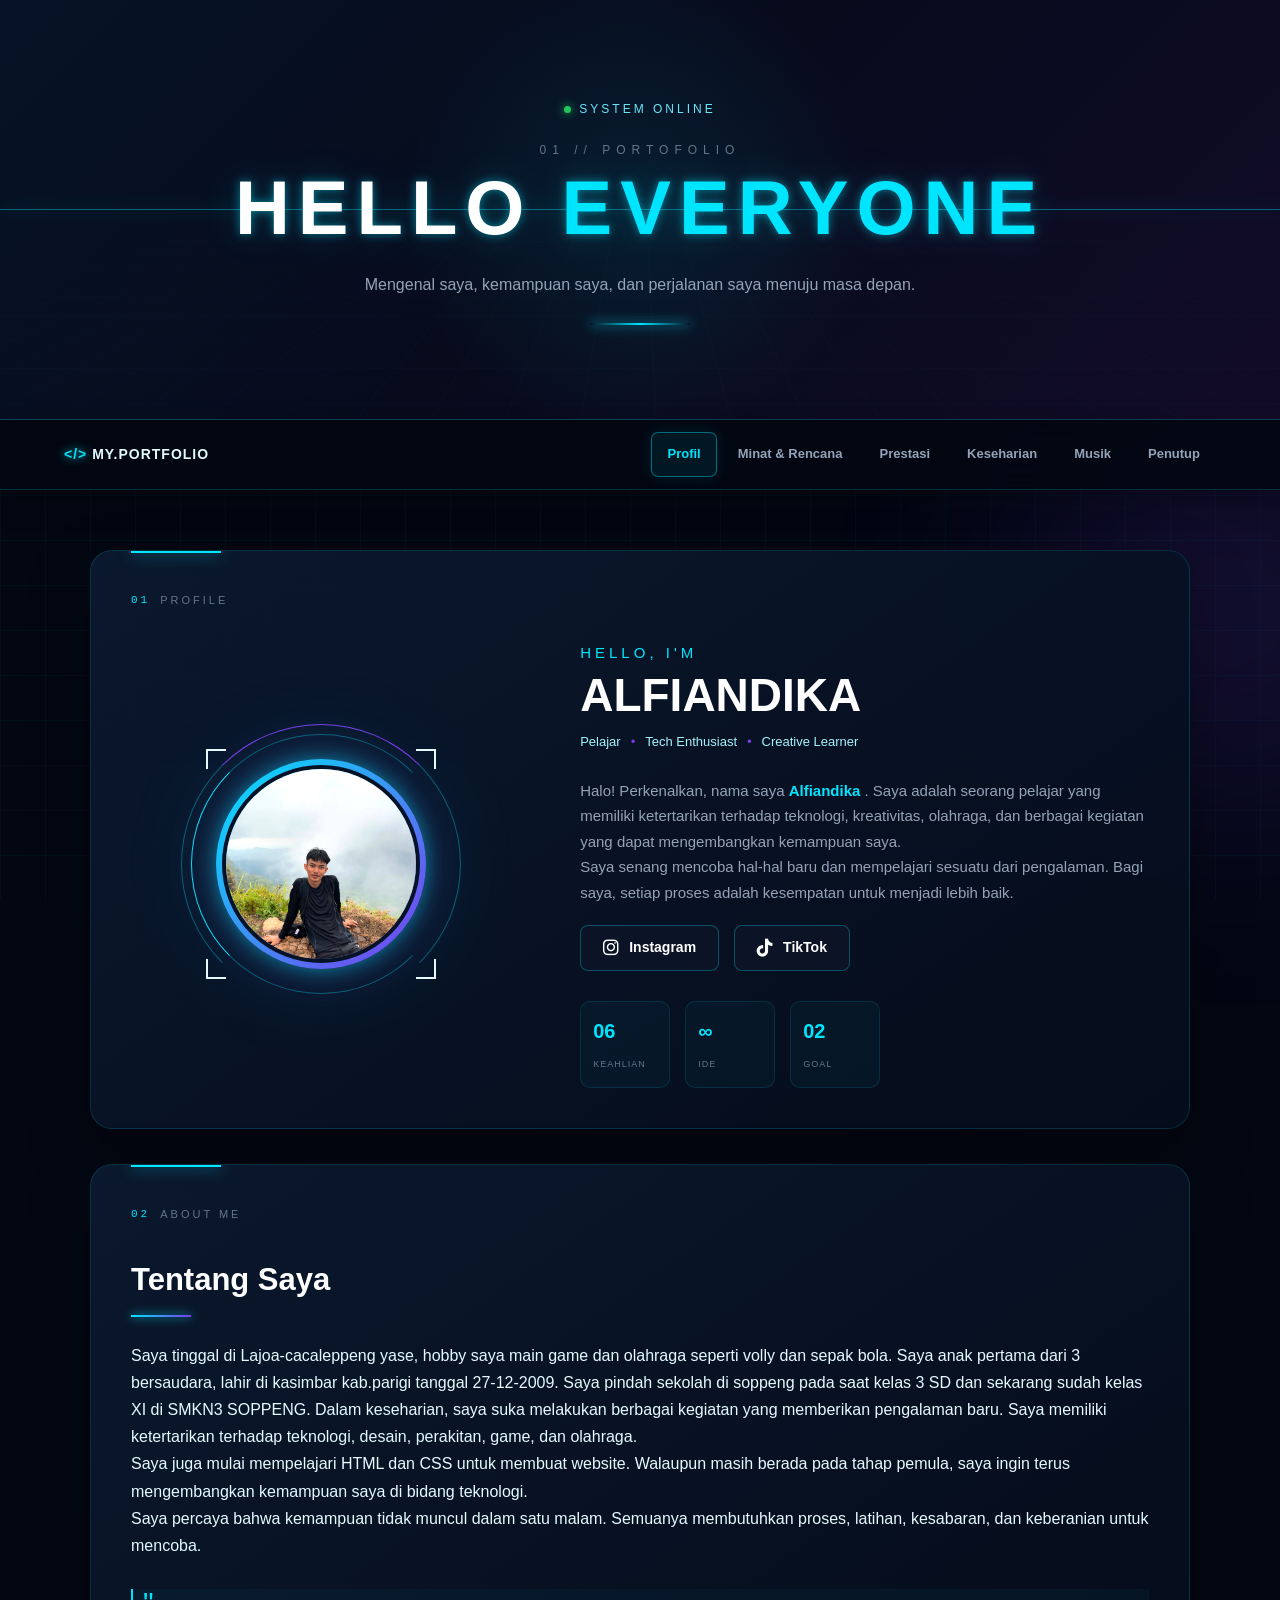
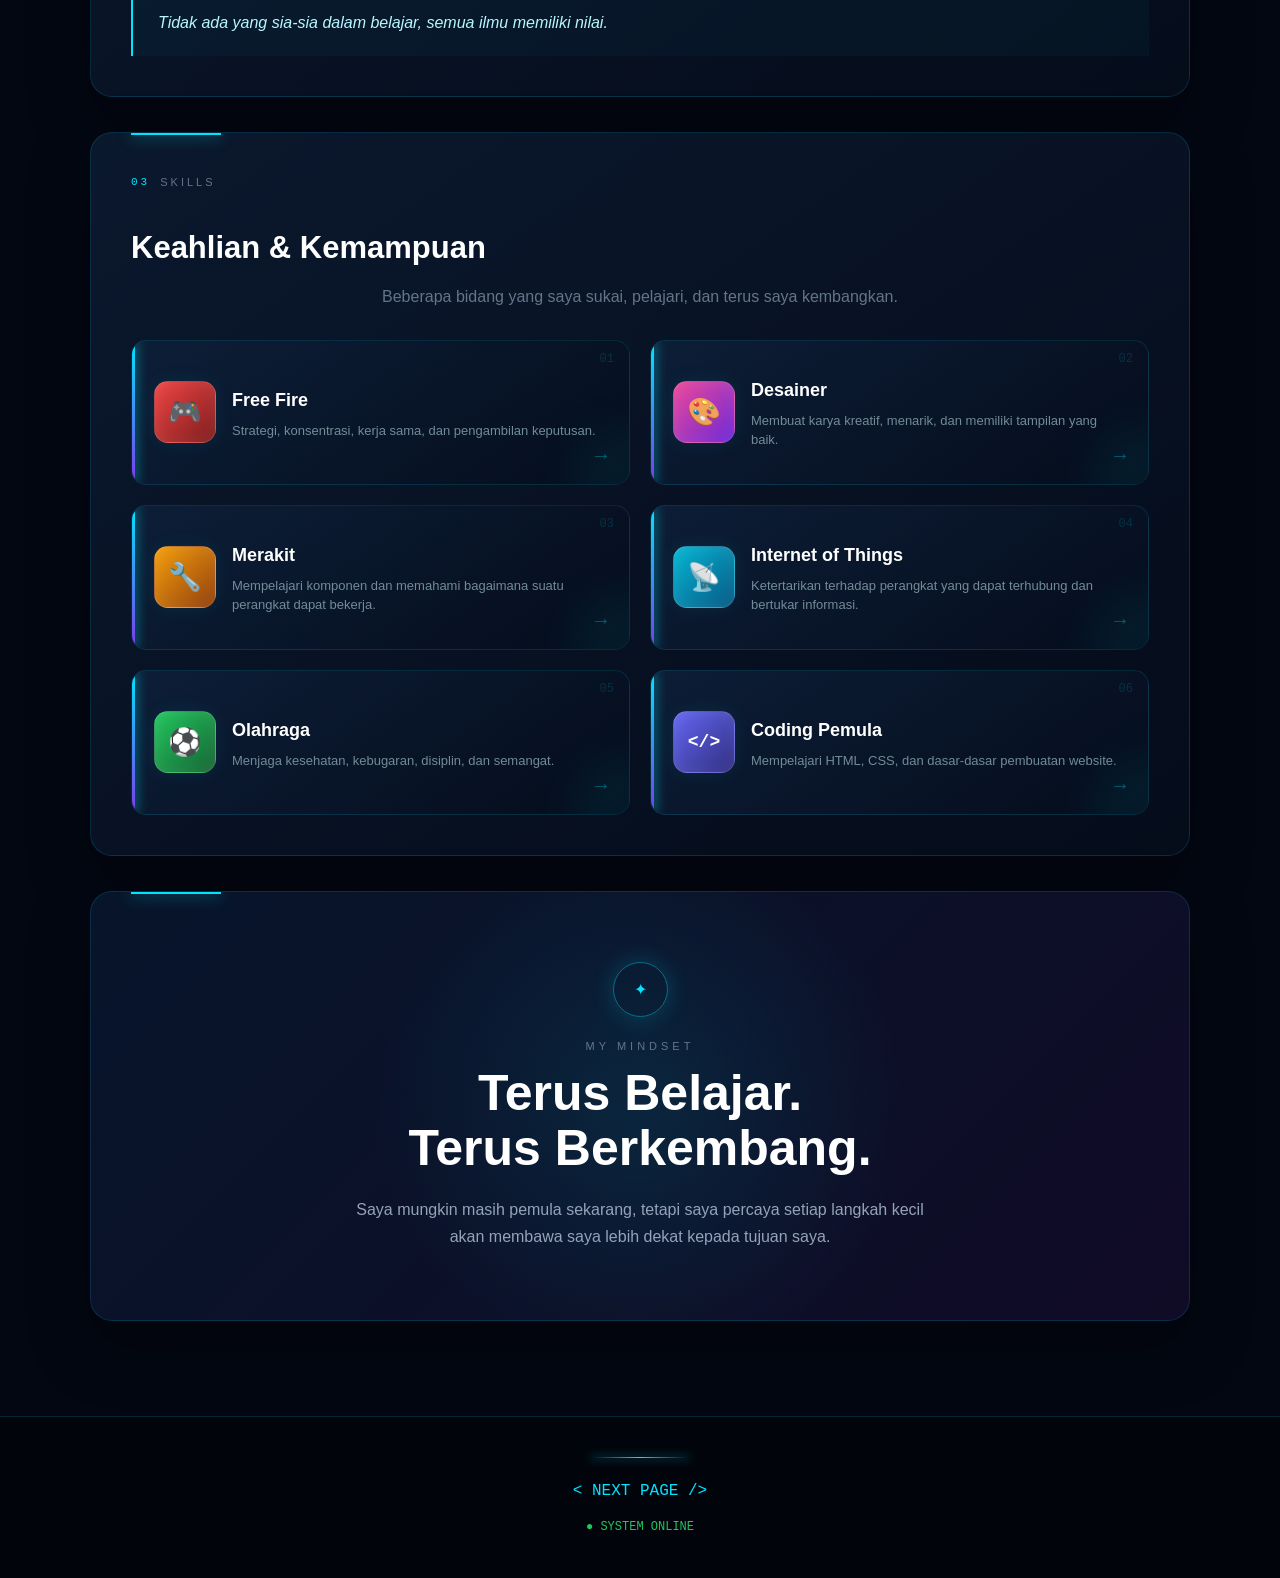
==== commit 4db5d5ef: "Update index.html" ====
--- a/index.html
+++ b/index.html
@@ -237,6 +237,12 @@
             <div class="line-decoration"></div>
 
             <p>
+                Saya tinggal di Lajoa-cacaleppeng yase, hobby saya 
+                main game dan olahraga seperti volly dan sepak bola.
+                Saya anak pertama dari 3 bersaudara, lahir
+                di kasimbar kab.parigi tanggal 27-12-2009. 
+                Saya pindah sekolah di soppeng pada saat kelas 3 SD 
+                dan sekarang sudah kelas XI di SMKN3 SOPPENG.
                 Dalam keseharian, saya suka melakukan berbagai
                 kegiatan yang memberikan pengalaman baru.
                 Saya memiliki ketertarikan terhadap teknologi,
@@ -570,4 +576,4 @@
 
 </body>
 
-</html>+</html>
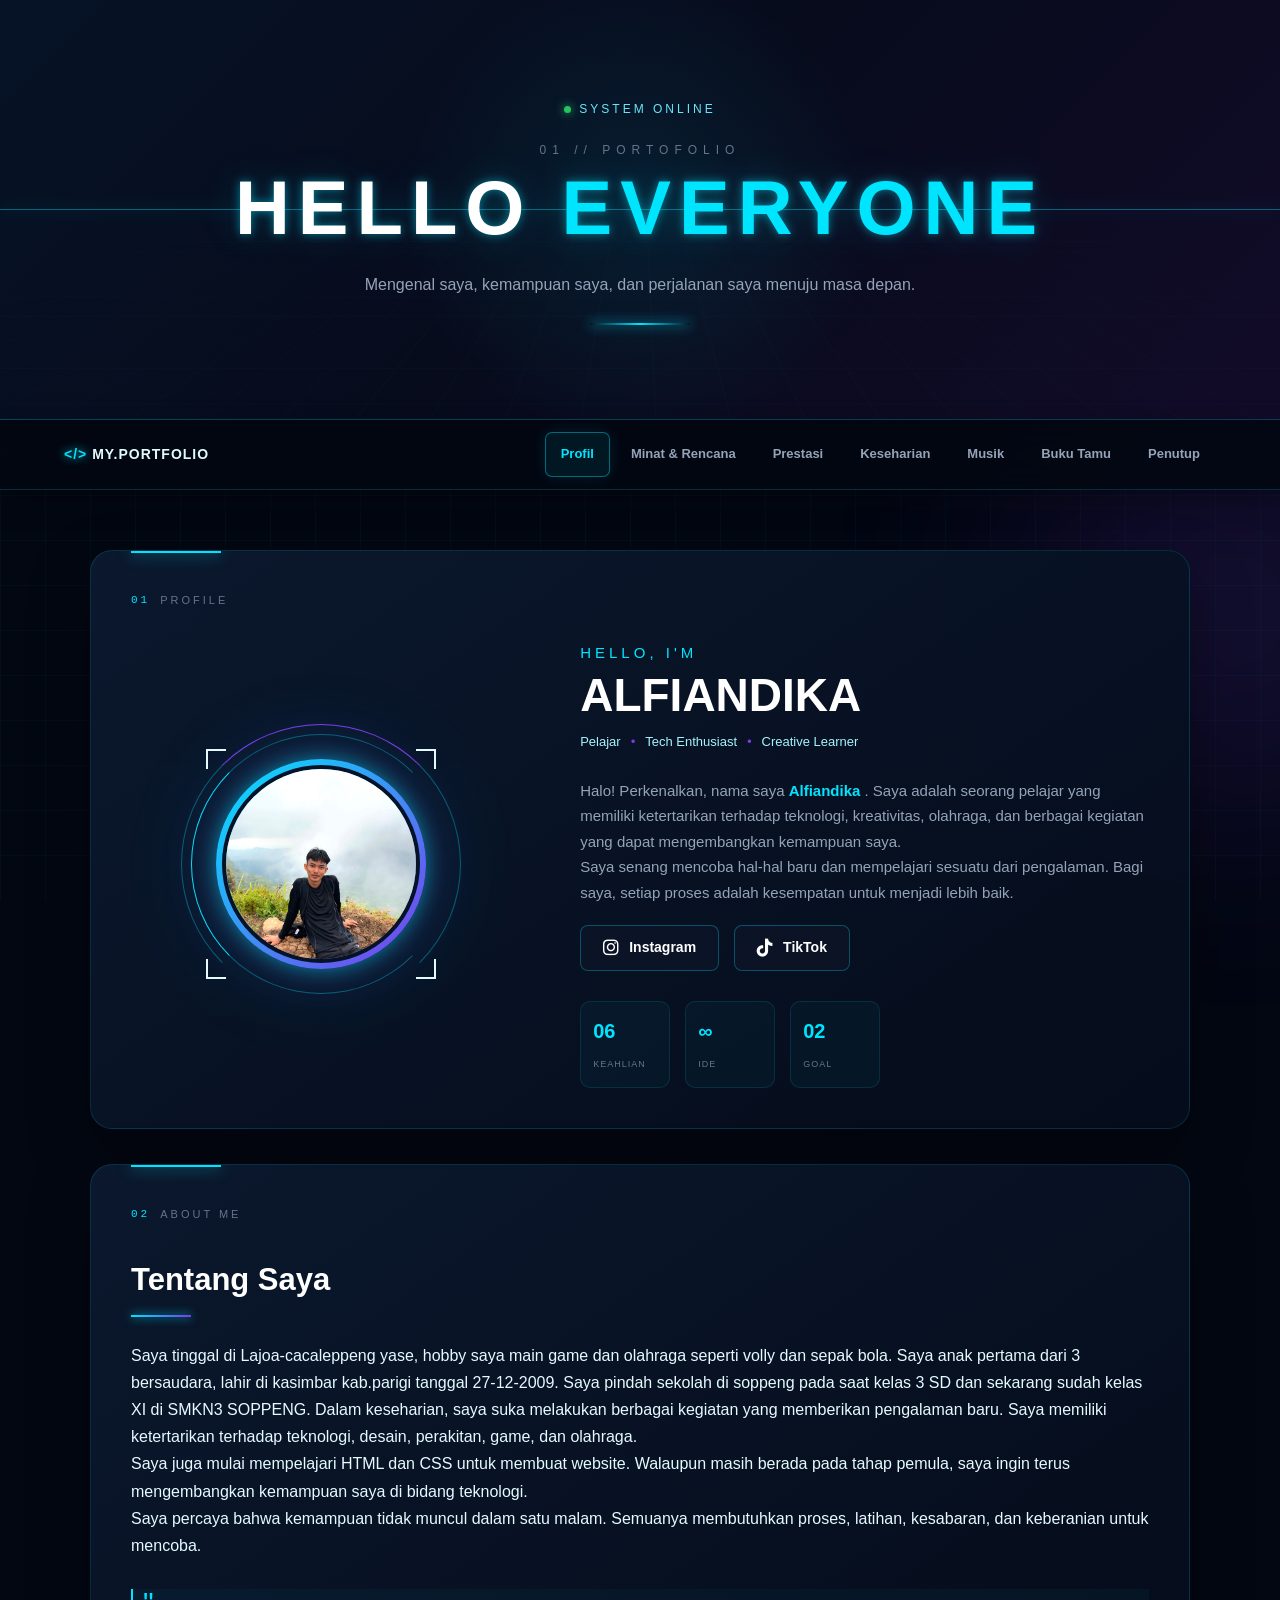
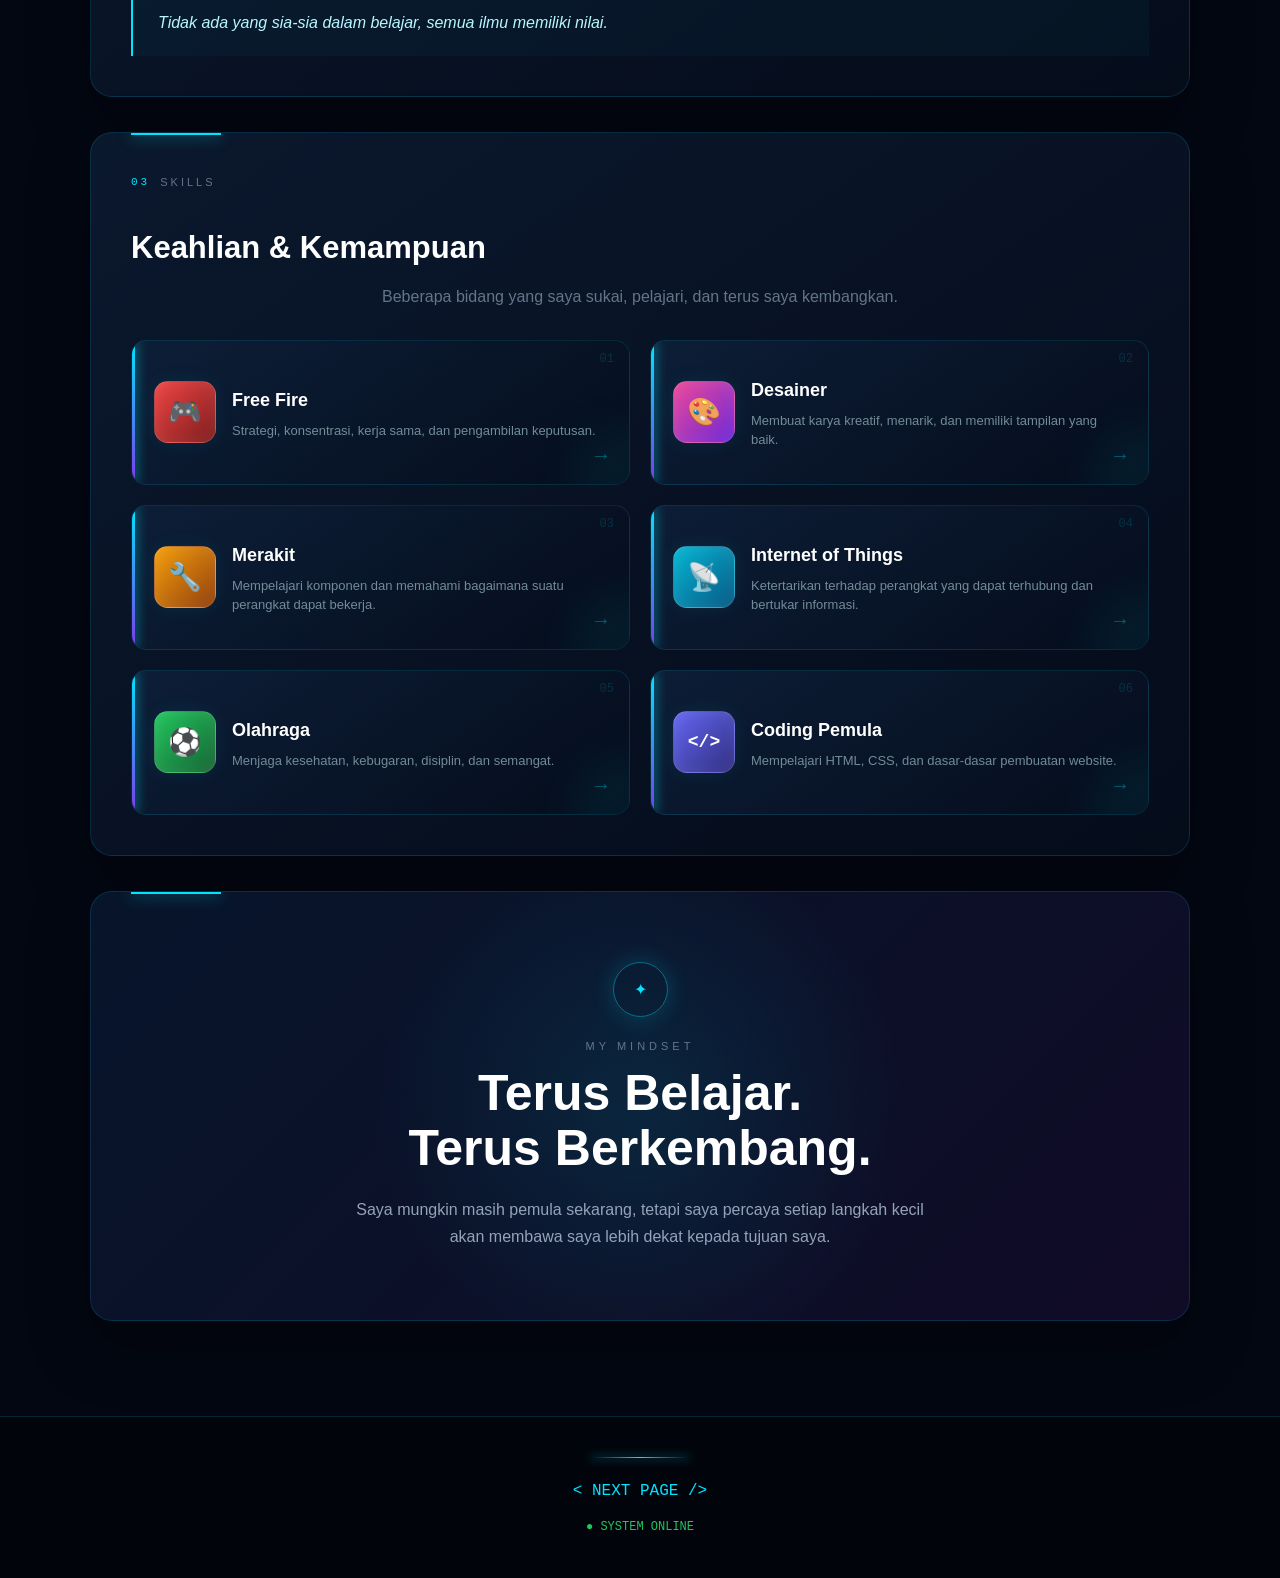
==== commit 6e0aab96: "Update index.html" ====
--- a/index.html
+++ b/index.html
@@ -87,6 +87,7 @@
             <a href="lagu.html">
     Musik
 </a>
+            <a href="bukutamu.html">Buku Tamu</a>
 
             <a href="penutup.html">
                 Penutup
